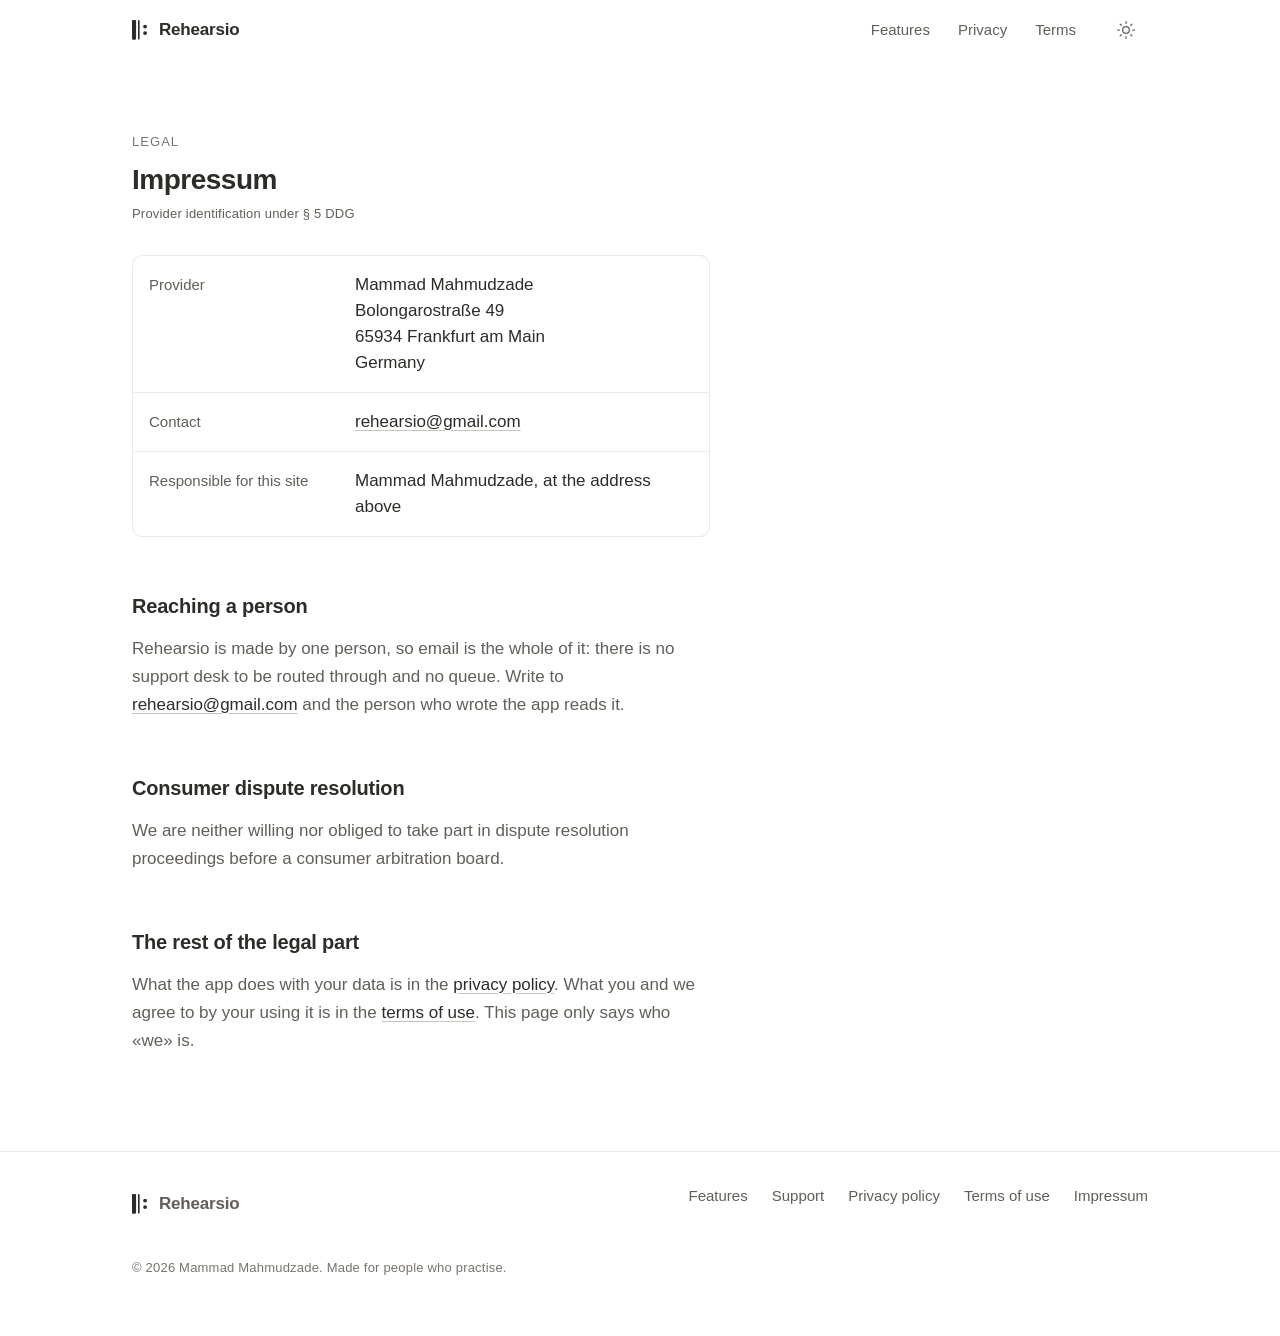
==== impressum.html @ 2ce92b63 "S13.3, first half: the site is written and drawn, but not yet hosted Four static pages in `site/`, n" ====
<!doctype html>
<html lang="en">
  <head>
    <meta charset="utf-8" />
    <meta name="viewport" content="width=device-width, initial-scale=1" />
    <title>Impressum — Rehearsio</title>
    <meta name="description" content="Provider identification for rehearsio.com under § 5 DDG." />
    <meta name="theme-color" content="#191817" />
    <link rel="icon" href="assets/favicon.svg" type="image/svg+xml" />
    <link rel="stylesheet" href="styles.css" />

    <!-- Set before first paint so a dark-theme reader never sees a white flash. -->
    <script>
      try {
        var t = localStorage.getItem('rehearsio-theme');
        if (t === 'dark' || t === 'light') document.documentElement.setAttribute('data-theme', t);
      } catch (e) {}
    </script>
  </head>

  <body>
    <a class="skip-link" href="#main">Skip to content</a>

    <header class="site-header">
      <div class="wrap site-header__inner">
        <a class="brand" href="index.html" aria-label="Rehearsio — home">
          <svg class="brand__mark" viewBox="0 0 55 72" fill="currentColor" aria-hidden="true">
            <rect x="0" y="0" width="15" height="72" rx="3" />
            <rect x="22" y="0" width="6" height="72" rx="3" />
            <circle cx="48" cy="24" r="7" />
            <circle cx="48" cy="48" r="7" />
          </svg>
          <span class="brand__name">Rehearsio</span>
        </a>

        <nav class="nav" aria-label="Primary">
          <a class="nav__link nav__link--wide" href="index.html#features">Features</a>
          <a class="nav__link" href="privacy.html">Privacy</a>
          <a class="nav__link" href="terms.html">Terms</a>
        </nav>

        <button class="theme-toggle" type="button" data-theme-toggle aria-label="Switch theme">
          <svg
            class="icon-sun"
            width="20"
            height="20"
            viewBox="0 0 24 24"
            fill="none"
            stroke="currentColor"
            stroke-width="1.5"
            stroke-linecap="round"
            stroke-linejoin="round"
            aria-hidden="true"
          >
            <circle cx="12" cy="12" r="4" />
            <path
              d="M12 2v2M12 20v2M4.93 4.93l1.41 1.41M17.66 17.66l1.41 1.41M2 12h2M20 12h2M6.34 17.66l-1.41 1.41M19.07 4.93l-1.41 1.41"
            />
          </svg>
          <svg
            class="icon-moon"
            width="20"
            height="20"
            viewBox="0 0 24 24"
            fill="none"
            stroke="currentColor"
            stroke-width="1.5"
            stroke-linecap="round"
            stroke-linejoin="round"
            aria-hidden="true"
          >
            <path d="M12 3a6 6 0 0 0 9 9 9 9 0 1 1-9-9Z" />
          </svg>
        </button>
      </div>
    </header>

    <main id="main" class="doc">
      <div class="wrap">
        <div class="doc__head doc__head--plain">
          <p class="eyebrow">Legal</p>
          <h1 class="title">Impressum</h1>
          <p class="caption muted">Provider identification under § 5 DDG</p>
        </div>

        <div class="prose">
          <dl class="identity">
            <div class="identity__row">
              <dt>Provider</dt>
              <dd>
                Mammad Mahmudzade<br />Bolongarostraße 49<br />65934 Frankfurt am Main<br />Germany
              </dd>
            </div>
            <div class="identity__row">
              <dt>Contact</dt>
              <dd><a href="mailto:rehearsio@gmail.com">rehearsio@gmail.com</a></dd>
            </div>
            <div class="identity__row">
              <dt>Responsible for this site</dt>
              <dd>Mammad Mahmudzade, at the address above</dd>
            </div>
          </dl>

          <section>
            <h2>Reaching a person</h2>
            <p>
              Rehearsio is made by one person, so email is the whole of it: there is no support desk
              to be routed through and no queue. Write to
              <a href="mailto:rehearsio@gmail.com">rehearsio@gmail.com</a> and the person who wrote
              the app reads it.
            </p>
          </section>

          <section>
            <h2>Consumer dispute resolution</h2>
            <p>
              We are neither willing nor obliged to take part in dispute resolution proceedings
              before a consumer arbitration board.
            </p>
          </section>

          <section>
            <h2>The rest of the legal part</h2>
            <p>
              What the app does with your data is in the <a href="privacy.html">privacy policy</a>.
              What you and we agree to by your using it is in the
              <a href="terms.html">terms of use</a>. This page only says who «we» is.
            </p>
          </section>
        </div>
      </div>
    </main>

    <footer class="site-footer">
      <div class="wrap">
        <div class="site-footer__inner">
          <a class="brand" href="index.html" aria-label="Rehearsio — home">
            <svg class="brand__mark" viewBox="0 0 55 72" fill="currentColor" aria-hidden="true">
              <rect x="0" y="0" width="15" height="72" rx="3" />
              <rect x="22" y="0" width="6" height="72" rx="3" />
              <circle cx="48" cy="24" r="7" />
              <circle cx="48" cy="48" r="7" />
            </svg>
            <span class="brand__name">Rehearsio</span>
          </a>

          <nav aria-label="Footer">
            <a href="index.html#features">Features</a>
            <a href="index.html#support">Support</a>
            <a href="privacy.html">Privacy policy</a>
            <a href="terms.html">Terms of use</a>
            <a href="impressum.html">Impressum</a>
          </nav>
        </div>
        <p class="site-footer__legal">© 2026 Mammad Mahmudzade. Made for people who practise.</p>
      </div>
    </footer>

    <script src="site.js"></script>
  </body>
</html>
---- styles.css ----
/* ===========================================================================
   Rehearsio — website
   ---------------------------------------------------------------------------
   Every value below is lifted from docs/10-design-tokens.md. Nothing is
   invented here except the two display sizes in §2, which are marked as such:
   a landing page headline sits above the app's screen title (28) and below its
   hero numeral (96), and the app has no token for that because the app has no
   landing page.

   The rules the app lives by, carried over verbatim:
   - No accent colour. Hierarchy is built from fill, weight and size.
   - Warm neutrals only, not one cold grey.
   - Separation by background and air, not by lines. Borders are the exception.
   - Icons are thin, monochrome, unfilled (Lucide).
   - Anything that changes state moves, and it moves on the tokens in §7.
   =========================================================================== */

/* ---------------------------------------------------------------------------
   1. Colour — docs/10-design-tokens.md §1
   Light is the default; dark follows the system, and [data-theme] wins over
   both so the toggle works in either direction.
   --------------------------------------------------------------------------- */

:root {
  --bg-canvas: #ffffff;
  --bg-subtle: #f7f6f4;
  --bg-sunken: #efede9;
  --bg-elevated: #ffffff;

  --overlay-hover: rgba(46, 44, 40, 0.05);
  --overlay-press: rgba(46, 44, 40, 0.1);

  --text-primary: #2e2c28;
  --text-secondary: #625e58;
  --text-muted: #78746e;
  --text-disabled: #a6a199;
  --text-inverted: #ffffff;

  --border-subtle: #edebe7;
  --border-default: #e0ddd7;
  --border-strong: #c9c5bd;
  --border-focus: #2e2c28;

  --fill-solid: #2e2c28;
  --fill-solid-pressed: #46433e;
  --fill-subtle: #f1efeb;
  --fill-track: #e0ddd7;

  /* The tile is the same dark one in both appearances — S13.2, app.json.
     --tile-edge is what holds it off the page underneath: nothing in the light
     theme, where the shadow does that, and a hairline in the dark one, where
     the ground under it is the tile's own colour. */
  --tile-ground: #191817;
  --tile-mark: #edebe8;
  --tile-edge: transparent;

  --shadow-card: 0 1px 2px rgba(46, 44, 40, 0.06);
  --shadow-popover: 0 8px 24px rgba(46, 44, 40, 0.12);

  color-scheme: light;
}

@media (prefers-color-scheme: dark) {
  :root:not([data-theme='light']) {
    --bg-canvas: #191817;
    --bg-subtle: #211f1e;
    --bg-sunken: #131211;
    --bg-elevated: #2a2826;

    --overlay-hover: rgba(255, 255, 255, 0.06);
    --overlay-press: rgba(255, 255, 255, 0.11);

    --text-primary: #edebe8;
    --text-secondary: #a8a39c;
    --text-muted: #8c8781;
    --text-disabled: #5e5a55;
    --text-inverted: #191817;

    --border-subtle: #262422;
    --border-default: #322f2c;
    --border-strong: #4a4642;
    --border-focus: #edebe8;

    --fill-solid: #edebe8;
    --fill-solid-pressed: #ffffff;
    --fill-subtle: #2a2826;
    --fill-track: #3a3734;

    --tile-edge: #4a4642; /* border.strong — §7: in the dark a layer is edged, not shadowed */
    --shadow-card: 0 1px 2px rgba(0, 0, 0, 0.4);
    --shadow-popover: 0 8px 24px rgba(0, 0, 0, 0.55);

    color-scheme: dark;
  }
}

:root[data-theme='dark'] {
  --bg-canvas: #191817;
  --bg-subtle: #211f1e;
  --bg-sunken: #131211;
  --bg-elevated: #2a2826;

  --overlay-hover: rgba(255, 255, 255, 0.06);
  --overlay-press: rgba(255, 255, 255, 0.11);

  --text-primary: #edebe8;
  --text-secondary: #a8a39c;
  --text-muted: #8c8781;
  --text-disabled: #5e5a55;
  --text-inverted: #191817;

  --border-subtle: #262422;
  --border-default: #322f2c;
  --border-strong: #4a4642;
  --border-focus: #edebe8;

  --fill-solid: #edebe8;
  --fill-solid-pressed: #ffffff;
  --fill-subtle: #2a2826;
  --fill-track: #3a3734;

  --tile-edge: #4a4642; /* border.strong — §7: in the dark a layer is edged, not shadowed */
  --shadow-card: 0 1px 2px rgba(0, 0, 0, 0.4);
  --shadow-popover: 0 8px 24px rgba(0, 0, 0, 0.55);

  color-scheme: dark;
}

/* ---------------------------------------------------------------------------
   2. Type — docs/10-design-tokens.md §4
   Seven steps with wide gaps. Body never goes below 17: the phone is on a
   music stand 60–80 cm away.
   --------------------------------------------------------------------------- */

:root {
  --font-system:
    -apple-system, BlinkMacSystemFont, 'SF Pro Text', 'Segoe UI', Roboto, 'Helvetica Neue', Arial,
    sans-serif;
  --font-mono:
    ui-monospace, 'SF Mono', SFMono-Regular, Menlo, 'Roboto Mono', 'Courier New', monospace;

  --size-caption: 13px;
  --size-label: 15px;
  --size-body: 17px;
  --size-subhead: 20px;
  --size-title: 28px;

  /* Web only. The two steps a landing page needs and a screen does not. */
  --size-headline: clamp(28px, 4.2vw, 40px);
  --size-display: clamp(38px, 7vw, 68px);

  --measure: 34em; /* ~68 characters at body size */
}

/* ---------------------------------------------------------------------------
   3. Space, 4. Radius, 5. Layout — §5, §6
   --------------------------------------------------------------------------- */

:root {
  --space-xs: 4px;
  --space-sm: 8px;
  --space-md: 12px;
  --space-lg: 16px;
  --space-xl: 24px;
  --space-xxl: 32px;

  --radius-sm: 6px;
  --radius-md: 10px;
  --radius-lg: 16px;
  --radius-full: 999px;

  --page-max: 1080px;
  --page-gutter: var(--space-lg);
  --header-h: 60px;
}

@media (min-width: 640px) {
  :root {
    --page-gutter: var(--space-xxl);
  }
}

/* ---------------------------------------------------------------------------
   6. Motion — §8. Three durations, three curves, and nothing else.
   --------------------------------------------------------------------------- */

:root {
  --duration-fast: 120ms;
  --duration-base: 200ms;
  --duration-slow: 320ms;

  --easing-standard: cubic-bezier(0.2, 0, 0, 1);
  --easing-enter: cubic-bezier(0, 0, 0.2, 1);
  --easing-exit: cubic-bezier(0.4, 0, 1, 1);
}

/* ---------------------------------------------------------------------------
   7. Reset
   --------------------------------------------------------------------------- */

*,
*::before,
*::after {
  box-sizing: border-box;
}

html {
  -webkit-text-size-adjust: 100%;
  scroll-behavior: smooth;
  /* Where a jumped-to anchor comes to rest: clear of the sticky header, with
     spacing.xl of air under it. **This is the only place that offset is
     allowed to be set.** scroll-padding here and scroll-margin on the target
     do not override one another, they add: with the same 84 on both, every
     heading in a contents list landed 168 down, and what filled the gap was
     the end of the chapter before it — which is what the reader saw and
     reported. One offset, on the container, so it also covers the section
     anchors on the landing page, which are not headings and carry no rule. */
  scroll-padding-top: calc(var(--header-h) + var(--space-xl));
}

body {
  margin: 0;
  background: var(--bg-canvas);
  color: var(--text-primary);
  font-family: var(--font-system);
  font-size: var(--size-body);
  line-height: 24px;
  -webkit-font-smoothing: antialiased;
  text-rendering: optimizeLegibility;
}

h1,
h2,
h3,
h4,
p,
ul,
ol,
figure {
  margin: 0;
}

ul,
ol {
  padding: 0;
  list-style: none;
}

img,
svg {
  display: block;
  max-width: 100%;
}

a {
  color: inherit;
  text-decoration: none;
}

/* The focus ring from §1: 2pt, offset 2pt, in border.focus. One rule, every
   focusable thing, and only for keyboards. */
:focus-visible {
  outline: 2px solid var(--border-focus);
  outline-offset: 2px;
  border-radius: var(--radius-sm);
}

@media (prefers-reduced-motion: reduce) {
  html {
    scroll-behavior: auto;
  }
  *,
  *::before,
  *::after {
    animation-duration: 0.01ms !important;
    animation-iteration-count: 1 !important;
    transition-duration: 0.01ms !important;
  }
}

/* ---------------------------------------------------------------------------
   8. Type helpers
   --------------------------------------------------------------------------- */

.display {
  font-size: var(--size-display);
  font-weight: 700;
  line-height: 1.04;
  letter-spacing: -0.03em;
  text-wrap: balance;
}

.headline {
  font-size: var(--size-headline);
  font-weight: 700;
  line-height: 1.12;
  letter-spacing: -0.02em;
  text-wrap: balance;
}

.title {
  font-size: var(--size-title);
  font-weight: 700;
  line-height: 34px;
  letter-spacing: -0.5px;
}

.body {
  font-size: var(--size-body);
  font-weight: 400;
  line-height: 26px;
}

.caption {
  font-size: var(--size-caption);
  font-weight: 500;
  line-height: 18px;
  letter-spacing: 0.2px;
}

.muted {
  color: var(--text-secondary);
}

.lead {
  font-size: var(--size-subhead);
  font-weight: 400;
  line-height: 30px;
  color: var(--text-secondary);
  max-width: 30em;
}

/* The eyebrow above a heading. Small caps, wide tracking — the "very small
   next to very large" half of the contrast rule in 09-design-brief.md §3.1. */
.eyebrow {
  font-size: var(--size-caption);
  font-weight: 500;
  line-height: 18px;
  letter-spacing: 0.08em;
  text-transform: uppercase;
  color: var(--text-muted);
}

/* ---------------------------------------------------------------------------
   9. Shell
   --------------------------------------------------------------------------- */

.skip-link {
  position: absolute;
  left: var(--space-lg);
  top: var(--space-lg);
  z-index: 100;
  padding: var(--space-md) var(--space-lg);
  background: var(--fill-solid);
  color: var(--text-inverted);
  border-radius: var(--radius-md);
  font-size: var(--size-label);
  font-weight: 500;
  transform: translateY(-200%);
  transition: transform var(--duration-base) var(--easing-enter);
}

.skip-link:focus {
  transform: translateY(0);
}

.wrap {
  max-width: var(--page-max);
  margin-inline: auto;
  padding-inline: var(--page-gutter);
}

/* The site header is a solid surface, not glass. In the app the material is
   used on the tab bar and nowhere else (09-design-brief.md §3.1); a translucent
   header here would be the one place the rule was broken for decoration. */
.site-header {
  position: sticky;
  top: 0;
  z-index: 50;
  background: var(--bg-canvas);
  border-bottom: 1px solid transparent;
  transition: border-color var(--duration-base) var(--easing-standard);
}

.site-header[data-scrolled='true'] {
  border-bottom-color: var(--border-subtle);
}

.site-header__inner {
  height: var(--header-h);
  display: flex;
  align-items: center;
  gap: var(--space-lg);
}

.brand {
  display: inline-flex;
  align-items: center;
  gap: var(--space-md);
  margin-right: auto;
  padding: var(--space-sm);
  margin-left: calc(var(--space-sm) * -1);
  border-radius: var(--radius-md);
  transition: background-color var(--duration-fast) var(--easing-standard);
}

.brand:hover {
  background: var(--overlay-hover);
}

.brand:active {
  background: var(--overlay-press);
}

.brand__mark {
  width: 15px;
  color: var(--text-primary);
}

.brand__name {
  font-size: var(--size-body);
  font-weight: 600;
  letter-spacing: -0.2px;
}

.nav {
  display: flex;
  align-items: center;
  gap: var(--space-xs);
}

.nav__link {
  padding: var(--space-sm) var(--space-md);
  border-radius: var(--radius-md);
  font-size: var(--size-label);
  font-weight: 500;
  color: var(--text-secondary);
  transition:
    background-color var(--duration-fast) var(--easing-standard),
    color var(--duration-fast) var(--easing-standard);
}

.nav__link:hover {
  background: var(--overlay-hover);
  color: var(--text-primary);
}

.nav__link:active {
  background: var(--overlay-press);
}

.nav__link[aria-current='page'] {
  color: var(--text-primary);
  background: var(--fill-subtle);
}

@media (max-width: 519px) {
  .nav__link--wide {
    display: none;
  }
}

/* The theme switch. The app follows the system and offers no such control;
   this one exists because a website is looked at on somebody else's machine. */
.theme-toggle {
  width: 44px;
  height: 44px;
  display: grid;
  place-items: center;
  border: 0;
  padding: 0;
  background: transparent;
  color: var(--text-secondary);
  border-radius: var(--radius-md);
  cursor: pointer;
  transition:
    background-color var(--duration-fast) var(--easing-standard),
    color var(--duration-fast) var(--easing-standard),
    transform var(--duration-fast) var(--easing-standard);
}

.theme-toggle:hover {
  background: var(--overlay-hover);
  color: var(--text-primary);
}

.theme-toggle:active {
  background: var(--overlay-press);
  transform: scale(0.92); /* IconButton press scale, §8 */
}

.theme-toggle .icon-moon {
  display: none;
}

:root[data-theme='dark'] .theme-toggle .icon-moon,
:root:not([data-theme='light']) .theme-toggle .icon-moon {
  display: block;
}

:root[data-theme='dark'] .theme-toggle .icon-sun {
  display: none;
}

@media (prefers-color-scheme: dark) {
  :root:not([data-theme='light']) .theme-toggle .icon-sun {
    display: none;
  }
}

@media (prefers-color-scheme: light) {
  :root:not([data-theme='dark']) .theme-toggle .icon-moon {
    display: none;
  }
  :root:not([data-theme='dark']) .theme-toggle .icon-sun {
    display: block;
  }
}

/* ---------------------------------------------------------------------------
   10. Sections
   --------------------------------------------------------------------------- */

.section {
  padding-block: clamp(56px, 9vw, 104px);
}

.section--sunken {
  background: var(--bg-subtle);
}

.section__head {
  max-width: var(--measure);
  margin-bottom: var(--space-xxl);
}

.section__head > * + * {
  margin-top: var(--space-md);
}

.rule {
  border: 0;
  height: 1px;
  background: var(--border-subtle);
  margin: 0;
}

/* ---------------------------------------------------------------------------
   11. Hero
   --------------------------------------------------------------------------- */

.hero {
  padding-block: clamp(48px, 8vw, 96px) clamp(56px, 9vw, 104px);
}

.hero__grid {
  display: grid;
  gap: clamp(40px, 6vw, 72px);
  align-items: center;
}

@media (min-width: 860px) {
  .hero__grid {
    grid-template-columns: minmax(0, 1fr) auto;
  }
}

.hero__copy > * + * {
  margin-top: var(--space-xl);
}

.hero__copy .eyebrow + h1 {
  margin-top: var(--space-md);
}

.hero__actions {
  display: flex;
  flex-wrap: wrap;
  align-items: center;
  gap: var(--space-md);
}

/* The tile, drawn from the same numbers as the icon on the phone:
   mark height 64 % of the tile, field 55 × 72 (tools/build-brand-assets).

   The hairline is not decoration. The tile ships dark on both system themes
   (S13.2), and its ground is the dark theme's own bg.canvas — the very same
   #191817. On a dark page the icon has nothing to sit against, and the shadow
   that separates it by day is invisible by night. §7 of the tokens already says
   how a layer is separated in the dark: a lightening ground and a border, not a
   shadow. On a phone the wallpaper does this job; on the page we do. */
.tile {
  --tile-size: clamp(168px, 30vw, 232px);
  width: var(--tile-size);
  height: var(--tile-size);
  border-radius: calc(var(--tile-size) * 0.2237); /* iOS squircle, near enough */
  background: var(--tile-ground);
  display: grid;
  place-items: center;
  box-shadow: var(--shadow-popover);
  border: 1px solid var(--tile-edge);
  flex: none;
}

.tile svg {
  height: 64%;
  width: auto;
  color: var(--tile-mark);
}

.hero__tile {
  display: grid;
  justify-items: center;
  gap: var(--space-lg);
}

/* ---------------------------------------------------------------------------
   12. Buttons — the three levels from §1: solid, quiet, bare.
   --------------------------------------------------------------------------- */

.btn {
  display: inline-flex;
  align-items: center;
  justify-content: center;
  gap: var(--space-sm);
  min-height: 44px;
  padding: var(--space-md) var(--space-xl);
  border: 0;
  border-radius: var(--radius-md);
  font-family: inherit;
  font-size: var(--size-label);
  font-weight: 500;
  cursor: pointer;
  transition:
    transform var(--duration-fast) var(--easing-standard),
    background-color var(--duration-fast) var(--easing-standard);
}

.btn:active {
  transform: scale(0.96); /* Button press scale, §8 */
}

.btn--primary {
  background: var(--fill-solid);
  color: var(--text-inverted);
}

.btn--primary:hover {
  background: var(--fill-solid-pressed);
}

.btn[aria-disabled='true'] {
  color: var(--text-disabled);
  background: var(--fill-subtle);
  cursor: default;
  pointer-events: none;
}

/* The store badges, as Apple and Google publish them: Apple's SVG from its own
   marketing tools, Google's PNG from play.google.com/badges. Both are
   trademarks and neither may be recoloured, outlined or re-drawn, so nothing
   here touches the artwork — the rules below only size it and choose which of
   Apple's two variants the theme calls for.

   The two files are not built alike. Apple's is the badge and nothing else,
   119.66 x 40. Google's is a 646 x 250 canvas with the badge sitting 41px in
   on every side — that margin is the clear space its guidelines demand, and it
   stays. Matching them by height therefore means scaling Google's file by the
   ratio of canvas to badge, 250/168, so the two visible buttons come out the
   same height rather than Google's arriving a quarter short. */
.hero__actions {
  align-items: center;
  gap: var(--space-sm);
}

.badge {
  --badge-h: clamp(42px, 4.4vw, 52px);
  display: inline-flex;
}

.badge img {
  display: block;
  width: auto;
  height: var(--badge-h);
}

.badge--google img {
  height: calc(var(--badge-h) * 250 / 168);
}

/* Apple ships a black badge and a white one; which reads depends on the ground,
   and the ground here follows the reader's theme. Same three-state pattern as
   the sun and moon in the header. Google publishes one generic badge, black
   with a grey outline, and that outline is what carries it on a dark page. */
.badge img.badge__dark {
  display: none;
}

@media (prefers-color-scheme: dark) {
  :root:not([data-theme='light']) .badge img.badge__light {
    display: none;
  }

  :root:not([data-theme='light']) .badge img.badge__dark {
    display: block;
  }
}

:root[data-theme='dark'] .badge img.badge__light {
  display: none;
}

:root[data-theme='dark'] .badge img.badge__dark {
  display: block;
}

:root[data-theme='light'] .badge img.badge__light {
  display: block;
}

:root[data-theme='light'] .badge img.badge__dark {
  display: none;
}

/* A chip: state carried by a dot as well as by colour, per 04-conventions.md
   — information is never colour alone. */
.chip {
  display: inline-flex;
  align-items: center;
  gap: var(--space-sm);
  padding: 6px var(--space-md);
  border-radius: var(--radius-full);
  background: var(--fill-subtle);
  color: var(--text-secondary);
  font-size: var(--size-caption);
  font-weight: 500;
  letter-spacing: 0.2px;
}

.chip__dot {
  width: 6px;
  height: 6px;
  border-radius: var(--radius-full);
  background: var(--text-muted);
  flex: none;
}

/* ---------------------------------------------------------------------------
   13. Feature grid
   --------------------------------------------------------------------------- */

.features {
  display: grid;
  gap: var(--space-lg);
  grid-template-columns: repeat(auto-fit, minmax(248px, 1fr));
}

.feature {
  padding: var(--space-xl);
  border-radius: var(--radius-lg);
  background: var(--bg-canvas);
  border: 1px solid var(--border-subtle);
  transition:
    border-color var(--duration-base) var(--easing-standard),
    transform var(--duration-base) var(--easing-standard);
}

.section--sunken .feature {
  background: var(--bg-elevated);
  border-color: transparent;
  box-shadow: var(--shadow-card);
}

.feature:hover {
  border-color: var(--border-default);
  transform: translateY(-2px);
}

.feature__icon {
  width: 24px;
  height: 24px;
  color: var(--text-secondary);
  margin-bottom: var(--space-lg);
}

.feature h3 {
  font-size: var(--size-body);
  font-weight: 600;
  line-height: 24px;
  margin-bottom: var(--space-sm);
}

.feature p {
  font-size: var(--size-label);
  line-height: 22px;
  color: var(--text-secondary);
}

/* ---------------------------------------------------------------------------
   14. Statement — the one big claim, alone on the page.
   --------------------------------------------------------------------------- */

.statement {
  max-width: 22em;
  font-size: var(--size-headline);
  font-weight: 700;
  line-height: 1.18;
  letter-spacing: -0.02em;
  text-wrap: balance;
}

.statement__note {
  margin-top: var(--space-xl);
  max-width: var(--measure);
  color: var(--text-secondary);
  line-height: 28px;
}

/* A numbered walk-through of the one scenario. */
.steps {
  display: grid;
  gap: var(--space-xl);
  counter-reset: step;
  margin-top: var(--space-xxl);
}

@media (min-width: 720px) {
  .steps {
    grid-template-columns: repeat(4, 1fr);
    gap: var(--space-lg);
  }
}

.step {
  padding-top: var(--space-lg);
  border-top: 1px solid var(--border-default);
  counter-increment: step;
}

.step::before {
  content: counter(step, decimal-leading-zero);
  display: block;
  font-family: var(--font-mono);
  font-size: var(--size-caption);
  font-weight: 600;
  font-variant-numeric: tabular-nums;
  color: var(--text-muted);
  margin-bottom: var(--space-md);
}

.step h3 {
  font-size: var(--size-body);
  font-weight: 600;
  margin-bottom: var(--space-xs);
}

.step p {
  font-size: var(--size-label);
  line-height: 22px;
  color: var(--text-secondary);
}

/* ---------------------------------------------------------------------------
   15. Screens — real screenshots in a tablet frame
   The app is drawn for a music stand, so the tablet is the honest way to show
   it: these are iPad screenshots at their own 834 × 1210 points, and the frame
   around them keeps that ratio rather than inventing one.
   --------------------------------------------------------------------------- */

/* The four screens as one overlapping row, run out to the full width of the
   window. They are the same object seen four times, so they are shown as a
   deck rather than as four separate cards: same size, same overlap, and the
   bezel plus its shadow is what separates one from the next.

   Breaking out of the page's column is done with a negative inline margin
   rather than 100vw positioning, and the scroller is what keeps that safe: a
   deck too wide for the window is swiped instead of pushing the page sideways,
   which is also what makes the row survive a phone. */
.screens-bleed {
  margin-inline: calc(50% - 50vw);
  width: 100vw;
  overflow-x: auto;
  overflow-y: hidden;
  scrollbar-width: none;
  overscroll-behavior-x: contain;
}

.screens-bleed::-webkit-scrollbar {
  display: none;
}

.screens {
  /* max-content plus min-width:100% is the trick that lets one row both centre
     itself when it fits and scroll when it does not. */
  display: flex;
  align-items: flex-start;
  justify-content: center;
  width: max-content;
  min-width: 100%;
  padding-inline: var(--page-gutter);
  /* Room inside the scroller for the shadows, which overflow-y would clip. */
  padding-block: var(--space-xl);
}

.screen {
  /* Sized so the deck itself is nearly the width of the window: four cards
     overlapping by 26 % come to 3.22 x this, and 28vw puts that at about 90vw —
     wide enough to read as full-bleed, narrow enough that the gutter survives. */
  --tablet: clamp(178px, 28vw, 520px);
  flex: 0 0 auto;
  width: var(--tablet);
  margin: 0;
}

/* Every card after the first slides back over the one before it. A later
   sibling paints on top on its own, so no z-index is needed. */
.screen + .screen {
  margin-left: calc(var(--tablet) * -0.26);
}

/* The frame. A modern tablet has one even bezel and no button, so the whole
   drawing is two rounded rectangles and a hairline: the outer edge catches the
   light, the inner one is the glass. Nothing here is a picture — a bezel drawn
   in CSS scales to any width without a second asset, and in a deck it is what
   holds one screen off the next. */
.device {
  width: 100%;
  padding: 2.6%;
  border-radius: clamp(14px, 6%, 24px);
  background: linear-gradient(155deg, #3a3835, #1d1c1a 42%, #121110);
  box-shadow:
    0 0 0 1px rgba(255, 255, 255, 0.07) inset,
    var(--shadow-popover);
}

.device__screen {
  aspect-ratio: 834 / 1210;
  border-radius: clamp(7px, 3.4%, 12px);
  overflow: hidden;
  background: var(--tile-ground);
  box-shadow: 0 0 0 1px rgba(0, 0, 0, 0.6);
}

.device__screen img {
  width: 100%;
  height: 100%;
  object-fit: cover;
  object-position: top center;
}

/* ---------------------------------------------------------------------------
   15a. The four beats of a session, each with the part of the screen it means
   --------------------------------------------------------------------------- */

.step__shot {
  display: block;
  width: 100%;
  aspect-ratio: 16 / 10;
  margin-bottom: var(--space-lg);
  border-radius: var(--radius-md);
  overflow: hidden;
  background: var(--tile-ground);
  border: 1px solid var(--border-default);
}

.step__shot img {
  width: 100%;
  height: 100%;
  object-fit: cover;
}

/* The step is a card now rather than a bare column, so the picture has an edge
   to sit against; the rule that used to separate them would be a second edge. */
.step {
  padding-top: 0;
  border-top: 0;
}

.step::before {
  margin-bottom: var(--space-sm);
}

/* ---------------------------------------------------------------------------
   17. Footer
   --------------------------------------------------------------------------- */

.site-footer {
  border-top: 1px solid var(--border-subtle);
  padding-block: var(--space-xxl) clamp(32px, 5vw, 56px);
  background: var(--bg-canvas);
}

.site-footer__inner {
  display: flex;
  flex-wrap: wrap;
  gap: var(--space-xl);
  justify-content: space-between;
  align-items: flex-start;
}

.site-footer nav {
  display: flex;
  flex-wrap: wrap;
  gap: var(--space-lg) var(--space-xl);
}

.site-footer a {
  font-size: var(--size-label);
  color: var(--text-secondary);
  transition: color var(--duration-fast) var(--easing-standard);
}

.site-footer a:hover {
  color: var(--text-primary);
}

.site-footer__legal {
  color: var(--text-muted);
  font-size: var(--size-caption);
  letter-spacing: 0.2px;
  margin-top: var(--space-xxl);
}

/* ---------------------------------------------------------------------------
   18. Long-form pages — privacy, terms
   --------------------------------------------------------------------------- */

.doc {
  padding-block: clamp(40px, 6vw, 72px) clamp(56px, 9vw, 96px);
}

.doc__grid {
  display: grid;
  gap: clamp(32px, 5vw, 64px);
}

@media (min-width: 900px) {
  .doc__grid {
    grid-template-columns: 200px minmax(0, 1fr);
    align-items: start;
  }
}

.doc__head {
  margin-bottom: var(--space-xxl);
}

.doc__head h1 {
  margin-block: var(--space-md) var(--space-lg);
}

.doc__meta {
  display: flex;
  flex-wrap: wrap;
  gap: var(--space-md);
  align-items: center;
}

/* The table of contents. Sticky on a wide screen, plain list on a phone. */
.toc {
  order: 2;
}

@media (min-width: 900px) {
  .toc {
    order: 0;
    position: sticky;
    top: calc(var(--header-h) + var(--space-xl));
  }
}

.toc__title {
  color: var(--text-muted);
  margin-bottom: var(--space-md);
}

.toc ol {
  counter-reset: toc;
  border-left: 1px solid var(--border-subtle);
}

.toc a {
  display: block;
  padding: var(--space-sm) var(--space-md);
  margin-left: -1px;
  border-left: 1px solid transparent;
  font-size: var(--size-label);
  line-height: 20px;
  color: var(--text-secondary);
  transition:
    color var(--duration-fast) var(--easing-standard),
    border-color var(--duration-fast) var(--easing-standard);
}

.toc a:hover {
  color: var(--text-primary);
}

.toc a[aria-current='true'] {
  color: var(--text-primary);
  border-left-color: var(--fill-solid);
  font-weight: 500;
}

.prose {
  max-width: var(--measure);
}

.prose section + section {
  margin-top: clamp(40px, 5vw, 56px);
}

.prose h2 {
  font-size: var(--size-subhead);
  font-weight: 600;
  line-height: 26px;
  letter-spacing: -0.2px;
  margin-bottom: var(--space-lg);
}

.prose h3 {
  font-size: var(--size-body);
  font-weight: 600;
  margin-block: var(--space-xl) var(--space-sm);
}

.prose p {
  line-height: 28px;
  color: var(--text-secondary);
}

.prose p + p {
  margin-top: var(--space-lg);
}

.prose ul {
  margin-top: var(--space-lg);
  display: grid;
  gap: var(--space-md);
}

.prose li {
  position: relative;
  padding-left: var(--space-xl);
  line-height: 28px;
  color: var(--text-secondary);
}

.prose li::before {
  content: '';
  position: absolute;
  left: var(--space-sm);
  top: 12px;
  width: 4px;
  height: 4px;
  border-radius: var(--radius-full);
  background: var(--border-strong);
}

/* The draft notice. It is loud on purpose: a placeholder that reads like a
   policy is worse than no page at all. */
.notice {
  display: flex;
  gap: var(--space-md);
  padding: var(--space-lg);
  border-radius: var(--radius-md);
  background: var(--bg-sunken);
  border: 1px solid var(--border-default);
  margin-bottom: var(--space-xxl);
}

.notice svg {
  width: 20px;
  height: 20px;
  flex: none;
  color: var(--text-muted);
  margin-top: 3px;
}

.notice p {
  font-size: var(--size-label);
  line-height: 22px;
  color: var(--text-secondary);
}

.notice strong {
  color: var(--text-primary);
  font-weight: 600;
}

/* Long-form text needs three things the landing page never asked for: emphasis
   that reads as emphasis, links that look like links inside a paragraph, and a
   way to mark the handful of facts nobody has decided yet. */

.prose strong {
  color: var(--text-primary);
  font-weight: 600;
}

.prose a,
.summary a {
  color: var(--text-primary);
  text-decoration: underline;
  text-decoration-color: var(--border-strong);
  text-underline-offset: 3px;
  transition: text-decoration-color var(--duration-fast) var(--easing-standard);
}

.prose a:hover,
.summary a:hover {
  text-decoration-color: var(--text-primary);
}

/* The answer before the argument. A policy nobody reads past the first screen
   should still have told the truth on that screen. */
.summary {
  padding: clamp(20px, 3vw, 28px);
  border-radius: var(--radius-lg);
  background: var(--bg-subtle);
  margin-bottom: clamp(40px, 5vw, 56px);
}

.summary h2 {
  margin-bottom: var(--space-lg);
}

.summary p {
  line-height: 28px;
  color: var(--text-primary);
}

.summary p + p {
  margin-top: var(--space-lg);
}

/* A short aside inside a section — the practical consequence of the paragraph
   above it, which people skip when it is set as another paragraph. */
.aside {
  margin-top: var(--space-lg);
  padding: var(--space-lg);
  border-left: 2px solid var(--border-strong);
  border-radius: 0 var(--radius-sm) var(--radius-sm) 0;
  background: var(--bg-subtle);
}

.aside p {
  line-height: 26px;
}

.aside p + p {
  margin-top: var(--space-md);
}

/* The Impressum is data, not prose: label on the left, value on the right, and
   the eye goes straight to the value. Stacks on a phone, where two columns
   would leave the address hyphenating in a 140px track. */
.identity {
  margin: 0 0 clamp(40px, 5vw, 56px);
  display: grid;
  gap: 1px;
  background: var(--border-subtle);
  border: 1px solid var(--border-subtle);
  border-radius: var(--radius-md);
  overflow: hidden;
}

.identity__row {
  display: grid;
  gap: var(--space-xs);
  padding: var(--space-lg);
  background: var(--bg-canvas);
}

@media (min-width: 560px) {
  .identity__row {
    grid-template-columns: 190px minmax(0, 1fr);
    gap: var(--space-lg);
    align-items: baseline;
  }
}

.identity dt {
  font-size: var(--size-label);
  font-weight: 500;
  color: var(--text-secondary);
}

.identity dd {
  margin: 0;
  font-size: var(--size-body);
  line-height: 26px;
  color: var(--text-primary);
}

.identity a {
  color: var(--text-primary);
  text-decoration: underline;
  text-decoration-color: var(--border-strong);
  text-underline-offset: 3px;
}

.identity a:hover {
  text-decoration-color: var(--text-primary);
}

/* The two policy pages carry a status chip under the title; this one carries a
   single line, and it should sit closer than a chip would. */
.doc__head--plain h1 {
  margin-block: var(--space-md) var(--space-sm);
}
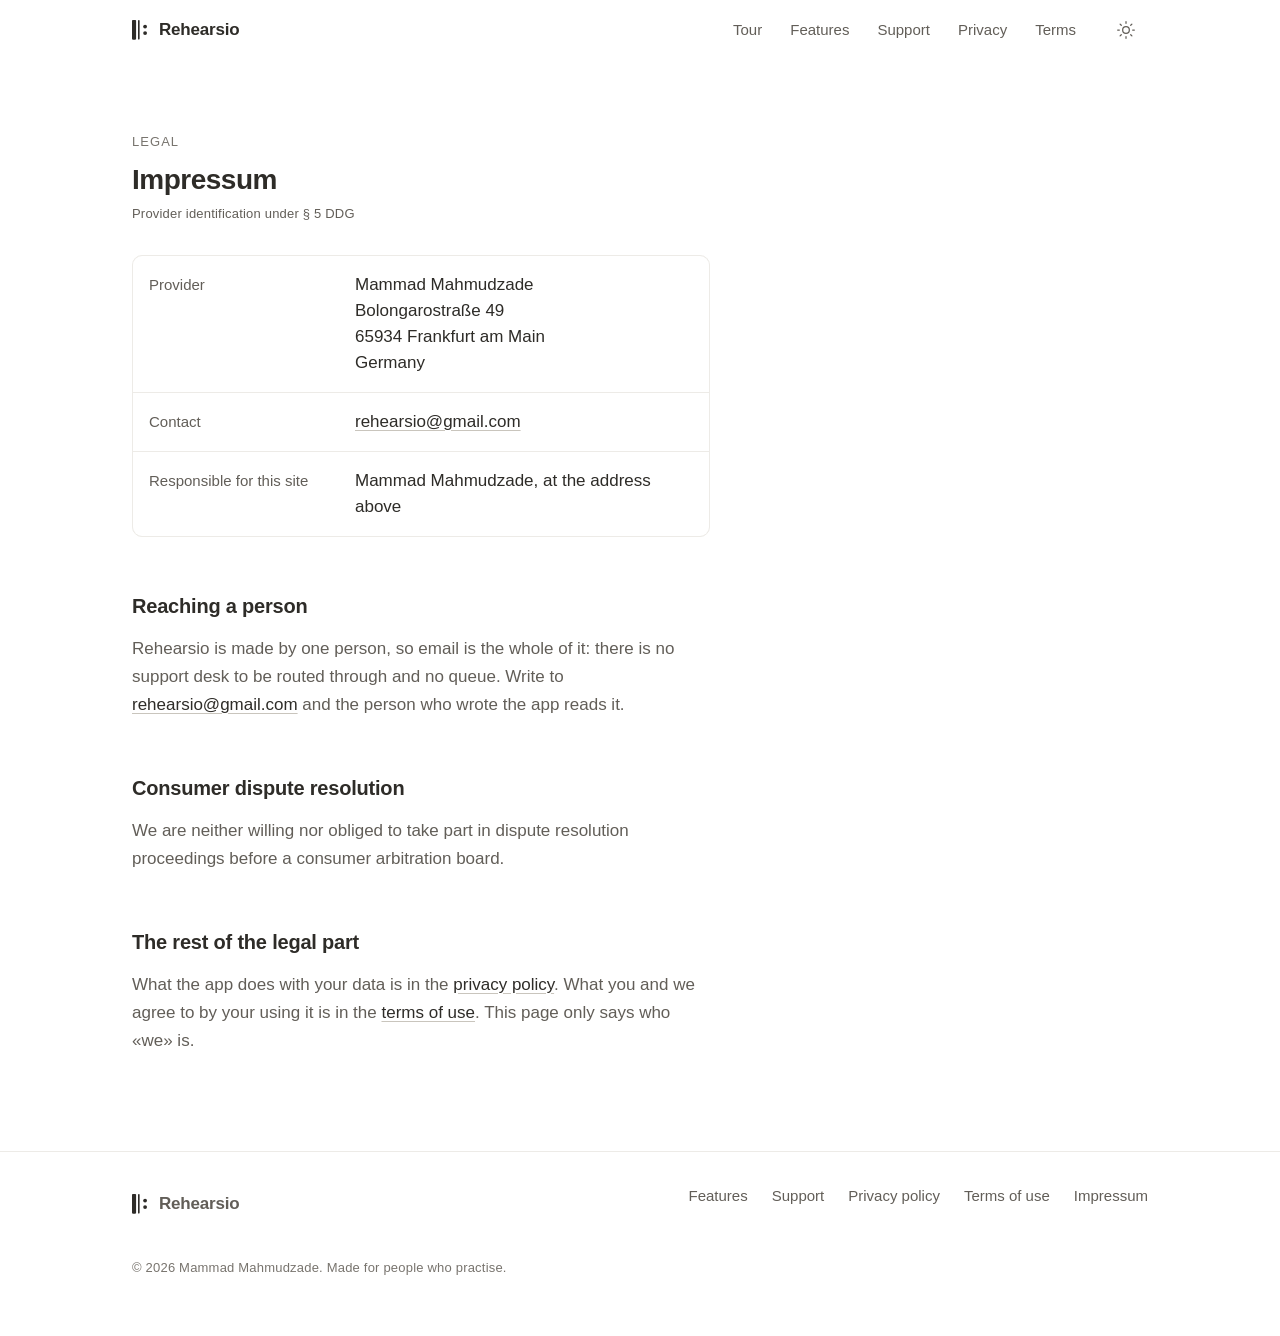
==== commit 8d95579b: "Every page links Privacy and Terms, and tells search engines what it is The front page's menu gains " ====
--- a/impressum.html
+++ b/impressum.html
@@ -6,6 +6,7 @@
     <title>Impressum — Rehearsio</title>
     <meta name="description" content="Provider identification for rehearsio.com under § 5 DDG." />
     <meta name="theme-color" content="#191817" />
+    <link rel="canonical" href="https://rehearsio.com/impressum.html" />
     <link rel="icon" href="assets/favicon.svg" type="image/svg+xml" />
     <link rel="stylesheet" href="styles.css" />
 
@@ -34,7 +35,9 @@
         </a>
 
         <nav class="nav" aria-label="Primary">
+          <a class="nav__link nav__link--wide" href="index.html#tour">Tour</a>
           <a class="nav__link nav__link--wide" href="index.html#features">Features</a>
+          <a class="nav__link nav__link--wide" href="index.html#support">Support</a>
           <a class="nav__link" href="privacy.html">Privacy</a>
           <a class="nav__link" href="terms.html">Terms</a>
         </nav>
--- a/styles.css
+++ b/styles.css
@@ -1157,37 +1157,6 @@
   background: var(--border-strong);
 }
 
-/* The draft notice. It is loud on purpose: a placeholder that reads like a
-   policy is worse than no page at all. */
-.notice {
-  display: flex;
-  gap: var(--space-md);
-  padding: var(--space-lg);
-  border-radius: var(--radius-md);
-  background: var(--bg-sunken);
-  border: 1px solid var(--border-default);
-  margin-bottom: var(--space-xxl);
-}
-
-.notice svg {
-  width: 20px;
-  height: 20px;
-  flex: none;
-  color: var(--text-muted);
-  margin-top: 3px;
-}
-
-.notice p {
-  font-size: var(--size-label);
-  line-height: 22px;
-  color: var(--text-secondary);
-}
-
-.notice strong {
-  color: var(--text-primary);
-  font-weight: 600;
-}
-
 /* Long-form text needs three things the landing page never asked for: emphasis
    that reads as emphasis, links that look like links inside a paragraph, and a
    way to mark the handful of facts nobody has decided yet. */
